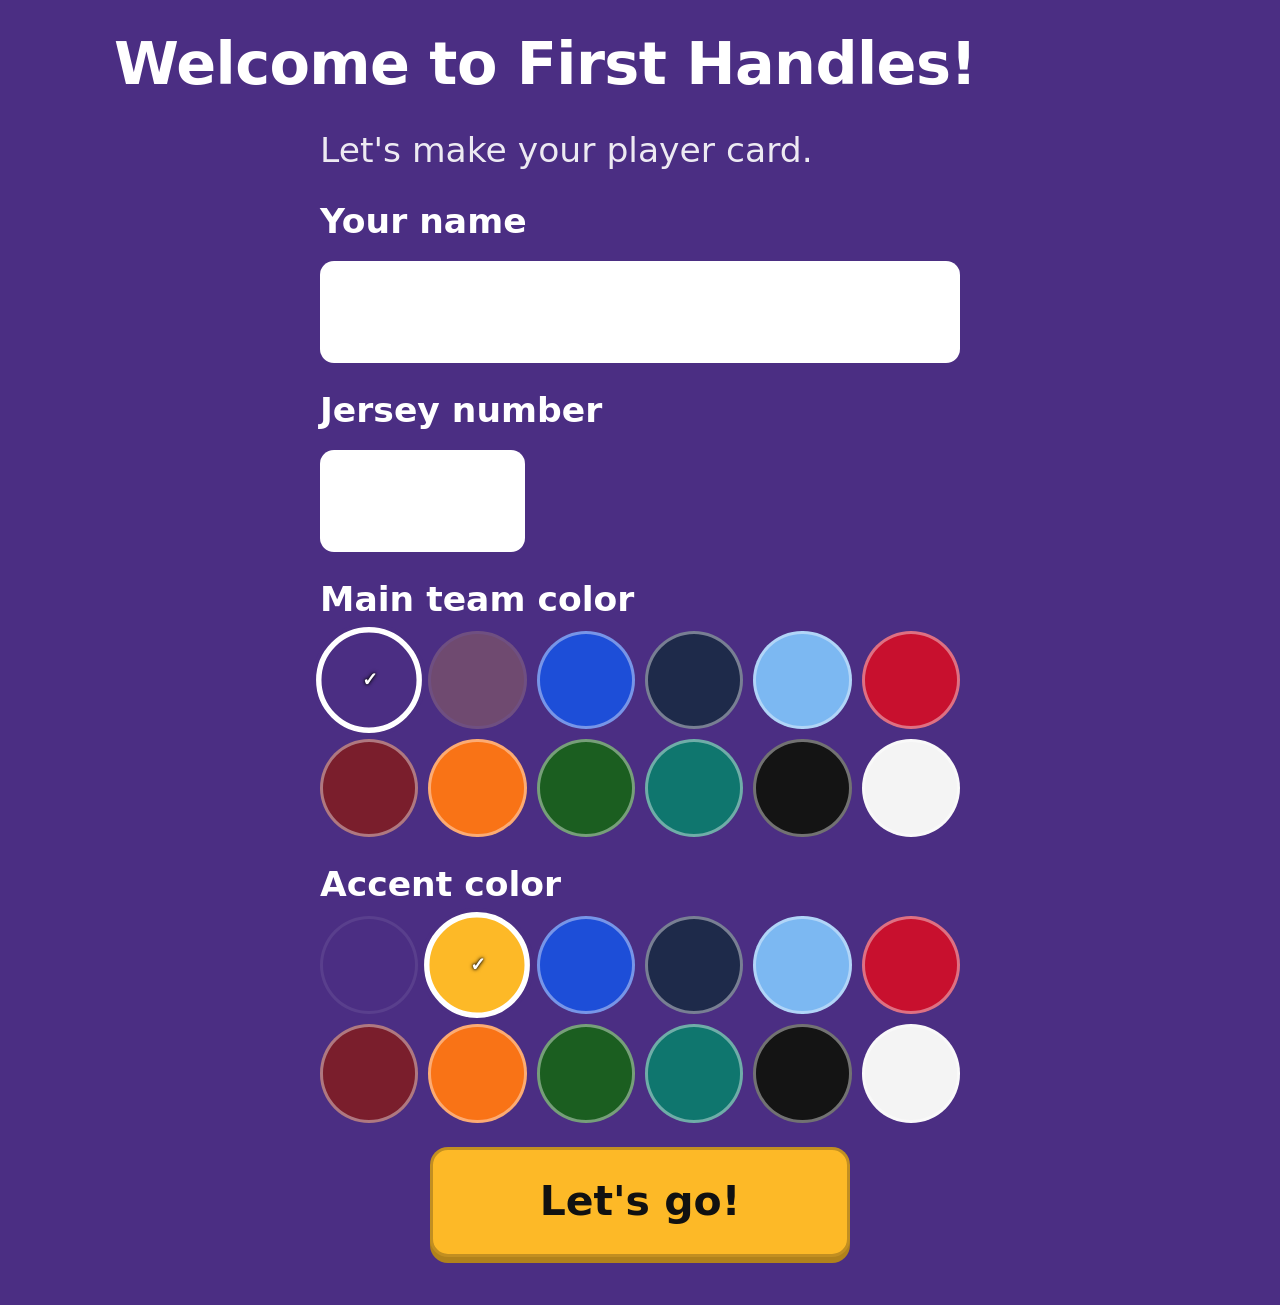
==== index.html @ 5982577e "Chunk A: app skeleton Setup, home, levels, Level 1 steps, drill flow, nice-work screen, celebration " ====
<!DOCTYPE html>
<html lang="en">
<head>
  <meta charset="utf-8">
  <meta name="viewport" content="width=device-width, initial-scale=1, viewport-fit=cover">
  <meta name="theme-color" content="#4B2E83">
  <title>First Handles</title>
  <link rel="icon" href="data:image/svg+xml,%3Csvg xmlns='http://www.w3.org/2000/svg' viewBox='0 0 100 100'%3E%3Ctext y='.9em' font-size='90'%3E%F0%9F%8F%80%3C/text%3E%3C/svg%3E">
  <link rel="stylesheet" href="css/styles.css">
</head>
<body>
  <main id="app" aria-live="polite"></main>
  <div id="overlay-root"></div>
  <noscript>First Handles needs JavaScript turned on.</noscript>
  <script type="module" src="js/app.js"></script>
</body>
</html>
---- css/styles.css ----
/* First Handles — base styles. Colors come from the player's team colors. */

:root {
  --primary: #4B2E83;
  --primary-ink: #FFFFFF;
  --secondary: #FDB927;
  --secondary-ink: #111111;
  --jersey: var(--primary);
  --jersey-trim: var(--secondary);
  --placeholder: #9AA0A6;
  --placeholder-dark: #6B7075;

  --surface: color-mix(in srgb, var(--primary-ink) 12%, transparent);
  --surface-strong: color-mix(in srgb, var(--primary-ink) 22%, transparent);
  --radius: 18px;
  --gap: clamp(12px, 2.2vw, 24px);

  --fs-body: clamp(1.05rem, 0.7rem + 1.3vw, 1.6rem);
  --fs-h1: clamp(1.6rem, 1rem + 2.6vw, 3rem);
  --fs-btn: clamp(1.2rem, 0.8rem + 1.6vw, 2rem);
  --fs-huge: clamp(1.5rem, 1rem + 2.4vw, 2.8rem);
}

* { box-sizing: border-box; }

html, body {
  margin: 0;
  min-height: 100%;
  background: var(--primary);
  color: var(--primary-ink);
  font-family: system-ui, -apple-system, "Segoe UI", Roboto, sans-serif;
  font-size: var(--fs-body);
  line-height: 1.35;
  -webkit-tap-highlight-color: transparent;
  transition: background-color 0.25s ease;
}

#app {
  max-width: 1100px;
  margin: 0 auto;
  padding: max(var(--gap), env(safe-area-inset-top)) var(--gap) calc(var(--gap) * 2);
}

h1, h2 { margin: 0; font-weight: 800; letter-spacing: -0.01em; }
h1 { font-size: var(--fs-h1); }
h1:focus, h2:focus { outline: none; }

.stack { display: flex; flex-direction: column; gap: var(--gap); }
.center { align-items: center; text-align: center; }
.lead { margin: 0; opacity: 0.9; }

/* ---------- top bar ---------- */
.topbar {
  display: flex; align-items: center; gap: var(--gap);
  margin-bottom: var(--gap);
  min-height: 56px;
}
.btn-back {
  font: inherit; font-weight: 700;
  color: inherit; background: var(--surface);
  border: 0; border-radius: 999px;
  padding: 0.5em 1em; min-height: 48px;
  cursor: pointer; flex-shrink: 0;
}

/* ---------- buttons ---------- */
.btn {
  font: inherit; font-weight: 800; font-size: var(--fs-btn);
  color: var(--secondary-ink); background: var(--secondary);
  border: 3px solid color-mix(in srgb, var(--secondary-ink) 25%, transparent);
  border-radius: var(--radius);
  padding: 0.6em 1.4em; min-height: 64px;
  cursor: pointer;
  box-shadow: 0 6px 0 color-mix(in srgb, black 30%, var(--secondary));
  transition: transform 0.08s ease, box-shadow 0.08s ease;
}
.btn:active { transform: translateY(4px); box-shadow: 0 2px 0 color-mix(in srgb, black 30%, var(--secondary)); }
.btn-big { width: min(100%, 420px); }
.btn-huge { width: min(100%, 520px); font-size: var(--fs-huge); min-height: 88px; }
.btn-quiet {
  color: var(--primary-ink); background: var(--surface-strong);
  border-color: transparent; box-shadow: none;
}
.btn-quiet:active { box-shadow: none; }
.btn-link {
  font: inherit; color: inherit; background: none; border: 0;
  text-decoration: underline; text-underline-offset: 4px;
  padding: 0.6em; min-height: 48px; cursor: pointer; opacity: 0.9;
}
button:focus-visible, input:focus-visible {
  outline: 4px solid var(--primary-ink); outline-offset: 3px;
}

/* ---------- setup ---------- */
.setup { max-width: 640px; margin: 0 auto; }
.field { display: flex; flex-direction: column; gap: 8px; border: 0; padding: 0; margin: 0; }
.field > span, .field > legend { font-weight: 700; padding: 0; margin-bottom: 8px; }
.field input {
  font: inherit; font-size: var(--fs-btn); font-weight: 700;
  padding: 0.5em 0.7em; border-radius: 14px;
  border: 3px solid transparent;
  background: #fff; color: #111;
  min-height: 64px;
}
.field input[name="number"] { width: 5em; text-align: center; }
.swatches {
  display: grid;
  grid-template-columns: repeat(6, 1fr);
  gap: 10px;
}
.swatch {
  aspect-ratio: 1; min-height: 48px; width: 100%;
  border-radius: 50%;
  background: var(--sw);
  border: 3px solid color-mix(in srgb, var(--primary-ink) 40%, transparent);
  cursor: pointer; position: relative;
}
.swatch[aria-checked="true"] {
  border: 5px solid var(--primary-ink);
  box-shadow: 0 0 0 4px var(--primary);
  transform: scale(1.08);
}
.swatch[aria-checked="true"]::after {
  content: "✓"; position: absolute; inset: 0;
  display: grid; place-items: center;
  font-weight: 900; font-size: 1.3em;
  color: #fff; text-shadow: 0 0 4px #000, 0 0 2px #000;
}
.swatch:disabled { opacity: 0.2; cursor: not-allowed; }
.form-error { margin: 0; font-weight: 700; background: #fff; color: #B00020; padding: 0.5em 0.8em; border-radius: 12px; }
.setup .btn { align-self: center; }
.danger-zone { text-align: center; margin-top: var(--gap); opacity: 0.8; }
.btn-link.armed { font-weight: 800; opacity: 1; }

/* ---------- home + player card ---------- */
.home { padding-top: calc(var(--gap) * 1.5); }
.greeting { font-size: clamp(2rem, 1.2rem + 4vw, 4rem); }
.player-card {
  width: min(80vw, 320px);
  background: var(--surface);
  border-radius: 24px;
  padding: var(--gap);
  display: flex; flex-direction: column; align-items: center; gap: 12px;
}
.player-card__avatar {
  width: 70%; aspect-ratio: 1;
  border-radius: 20px;
  background: var(--placeholder);
  display: grid; place-items: center;
  position: relative; overflow: hidden;
}
/* placeholder "jersey" */
.player-card__avatar::before {
  content: ""; position: absolute; left: 18%; right: 18%; top: 22%; bottom: 0;
  background: var(--jersey);
  border: 6px solid var(--jersey-trim);
  border-bottom: 0;
  border-radius: 30% 30% 0 0;
}
.player-card__number {
  position: relative; z-index: 1;
  font-size: clamp(2.5rem, 2rem + 3vw, 4.5rem); font-weight: 900;
  color: var(--jersey-trim); margin-top: 18%;
}
.player-card__name { font-size: var(--fs-huge); font-weight: 800; }

/* ---------- level / step tiles ---------- */
.tile-list {
  list-style: none; margin: 0; padding: 0;
  display: grid; gap: var(--gap);
  grid-template-columns: repeat(auto-fill, minmax(min(100%, 400px), 1fr));
}
.tile {
  width: 100%; min-height: 96px;
  font: inherit; color: inherit; text-align: left;
  background: var(--surface); border: 3px solid transparent;
  border-radius: var(--radius);
  padding: 0.8em 1em;
  display: grid; grid-template-columns: 1fr auto; grid-template-rows: auto auto;
  column-gap: 1em; align-items: center;
  cursor: pointer;
}
.tile__label { font-size: var(--fs-huge); font-weight: 800; white-space: nowrap; }
.tile__sub { grid-column: 1; opacity: 0.85; }
.tile__icon {
  grid-column: 2; grid-row: 1 / span 2;
  width: 2em; height: 2em; border-radius: 50%;
  display: grid; place-items: center; font-size: 1.3em;
}
.tile--open { border-color: var(--secondary); }
.tile--open .tile__icon { background: var(--secondary); color: var(--secondary-ink); }
.tile--done .tile__icon { background: var(--primary-ink); color: var(--primary); font-weight: 900; }
.tile--locked { opacity: 0.45; cursor: not-allowed; }
.shake { animation: shake 0.35s; }
@keyframes shake {
  25% { transform: translateX(-6px); } 50% { transform: translateX(6px); } 75% { transform: translateX(-3px); }
}

/* ---------- drill ---------- */
.drill {
  display: grid; gap: var(--gap);
  grid-template-columns: 1fr;
  position: relative;
}
@media (min-aspect-ratio: 5/4) and (min-width: 700px) {
  .drill { grid-template-columns: 1.1fr 1fr; align-items: center; }
}
.drill__panel { display: flex; flex-direction: column; align-items: center; gap: var(--gap); text-align: center; }
.tips { margin: 0; padding: 0; list-style: none; display: flex; flex-direction: column; gap: 8px; }
.tips li { background: var(--surface); border-radius: 12px; padding: 0.4em 0.9em; font-weight: 600; }
.timer { display: flex; flex-direction: column; align-items: center; line-height: 1; }
.timer__label { font-weight: 800; font-size: var(--fs-huge); }
.timer__value {
  font-size: clamp(5rem, 3rem + 14vw, 13rem);
  font-weight: 900; font-variant-numeric: tabular-nums;
}
.timer__unit { font-weight: 700; opacity: 0.85; }
.drill__actions { display: flex; flex-direction: column; align-items: center; width: 100%; }
.drill__actions .btn { display: none; }

/* phases */
.drill[data-phase="intro"] [data-act="start"] { display: block; }
.drill[data-phase="countdown"] [data-act="lost"],
.drill[data-phase="running"] [data-act="lost"] { display: block; }
.drill[data-phase="finished"] [data-act="done"] { display: block; }
.drill:not([data-phase="intro"]) .tips { display: none; }
.drill[data-phase="finished"] .timer__value { color: var(--secondary); }

.btn-lost {
  background: #fff; color: #B00020; border-color: #B00020;
  box-shadow: 0 6px 0 #7a0016;
}
.btn-done { animation: pulse 1.2s ease-in-out infinite; }
@keyframes pulse { 50% { transform: scale(1.04); } }

.countdown {
  position: absolute; inset: 0; pointer-events: none;
  display: grid; place-items: center;
  font-size: clamp(8rem, 5rem + 20vw, 20rem); font-weight: 900;
  color: var(--secondary);
  text-shadow: 0 6px 0 rgba(0,0,0,0.3);
}
.countdown:empty { display: none; }
.drill[data-phase="countdown"] .timer { visibility: hidden; }

/* placeholder animation box */
.anim {
  position: relative; width: 100%; aspect-ratio: 4 / 3;
  max-height: 60vh; margin: 0 auto;
  background: #D9DCDF; border-radius: var(--radius);
  overflow: hidden;
}
.anim__player { position: absolute; left: 50%; bottom: 14%; transform: translateX(-50%); width: 26%; height: 70%; }
.anim__head { width: 50%; aspect-ratio: 1; margin: 0 auto; border-radius: 50%; background: var(--placeholder-dark); }
.anim__body {
  width: 100%; height: 72%; margin-top: 4%;
  background: var(--jersey); border: 5px solid var(--jersey-trim);
  border-radius: 24% 24% 8% 8%;
}
.anim__floor { position: absolute; left: 0; right: 0; bottom: 0; height: 14%; background: var(--placeholder); }
.anim__ball {
  position: absolute; bottom: 14%; width: 11%; aspect-ratio: 1;
  border-radius: 50%; background: #E36414; border: 3px solid #8a3a08;
  animation: dribble 0.6s cubic-bezier(.5,0,.5,1) infinite alternate;
}
.anim--left .anim__ball { left: 20%; }   /* mirrored front view */
.anim--right .anim__ball { right: 20%; }
@keyframes dribble { from { transform: translateY(0); } to { transform: translateY(-250%); } }
.anim__tag {
  position: absolute; top: 10px; left: 10px;
  background: rgba(0,0,0,0.55); color: #fff;
  font-size: 0.75em; font-weight: 700; padding: 4px 10px; border-radius: 999px;
}

/* ---------- nice work ---------- */
.nicework { padding-top: calc(var(--gap) * 2); }
.badge {
  width: 120px; height: 120px; border-radius: 50%;
  background: var(--secondary); color: var(--secondary-ink);
  display: grid; place-items: center; font-size: 4rem; font-weight: 900;
}
.nicework .actions { width: 100%; align-items: center; margin-top: var(--gap); }

/* ---------- celebration (placeholder) ---------- */
.celebrate {
  position: fixed; inset: 0; z-index: 50;
  background: rgba(0,0,0,0.55);
  display: grid; place-items: center; padding: var(--gap);
  animation: fadein 0.2s ease;
}
.celebrate__card {
  background: #fff; color: #111; border-radius: 28px;
  padding: calc(var(--gap) * 1.5);
  display: flex; flex-direction: column; align-items: center; gap: var(--gap);
  text-align: center; width: min(92vw, 480px);
  animation: popin 0.35s cubic-bezier(.2,1.4,.4,1);
}
.celebrate__art { font-size: 6rem; line-height: 1; }
.celebrate--level .celebrate__art { font-size: 9rem; }
.celebrate__title { font-size: var(--fs-h1); }
@keyframes fadein { from { opacity: 0; } }
@keyframes popin { from { transform: scale(0.6); opacity: 0; } }

/* ---------- toast ---------- */
.toast {
  position: fixed; left: 50%; bottom: max(24px, env(safe-area-inset-bottom));
  transform: translateX(-50%); z-index: 60;
  background: #111; color: #fff; font-weight: 800;
  padding: 0.7em 1.4em; border-radius: 999px;
  animation: fadein 0.2s ease;
}

/* ---------- small phones ---------- */
@media (max-width: 420px) {
  .swatches { grid-template-columns: repeat(4, 1fr); }
}

@media (prefers-reduced-motion: reduce) {
  *, *::before, *::after { animation-duration: 0.01ms !important; animation-iteration-count: 1 !important; transition: none !important; }
}
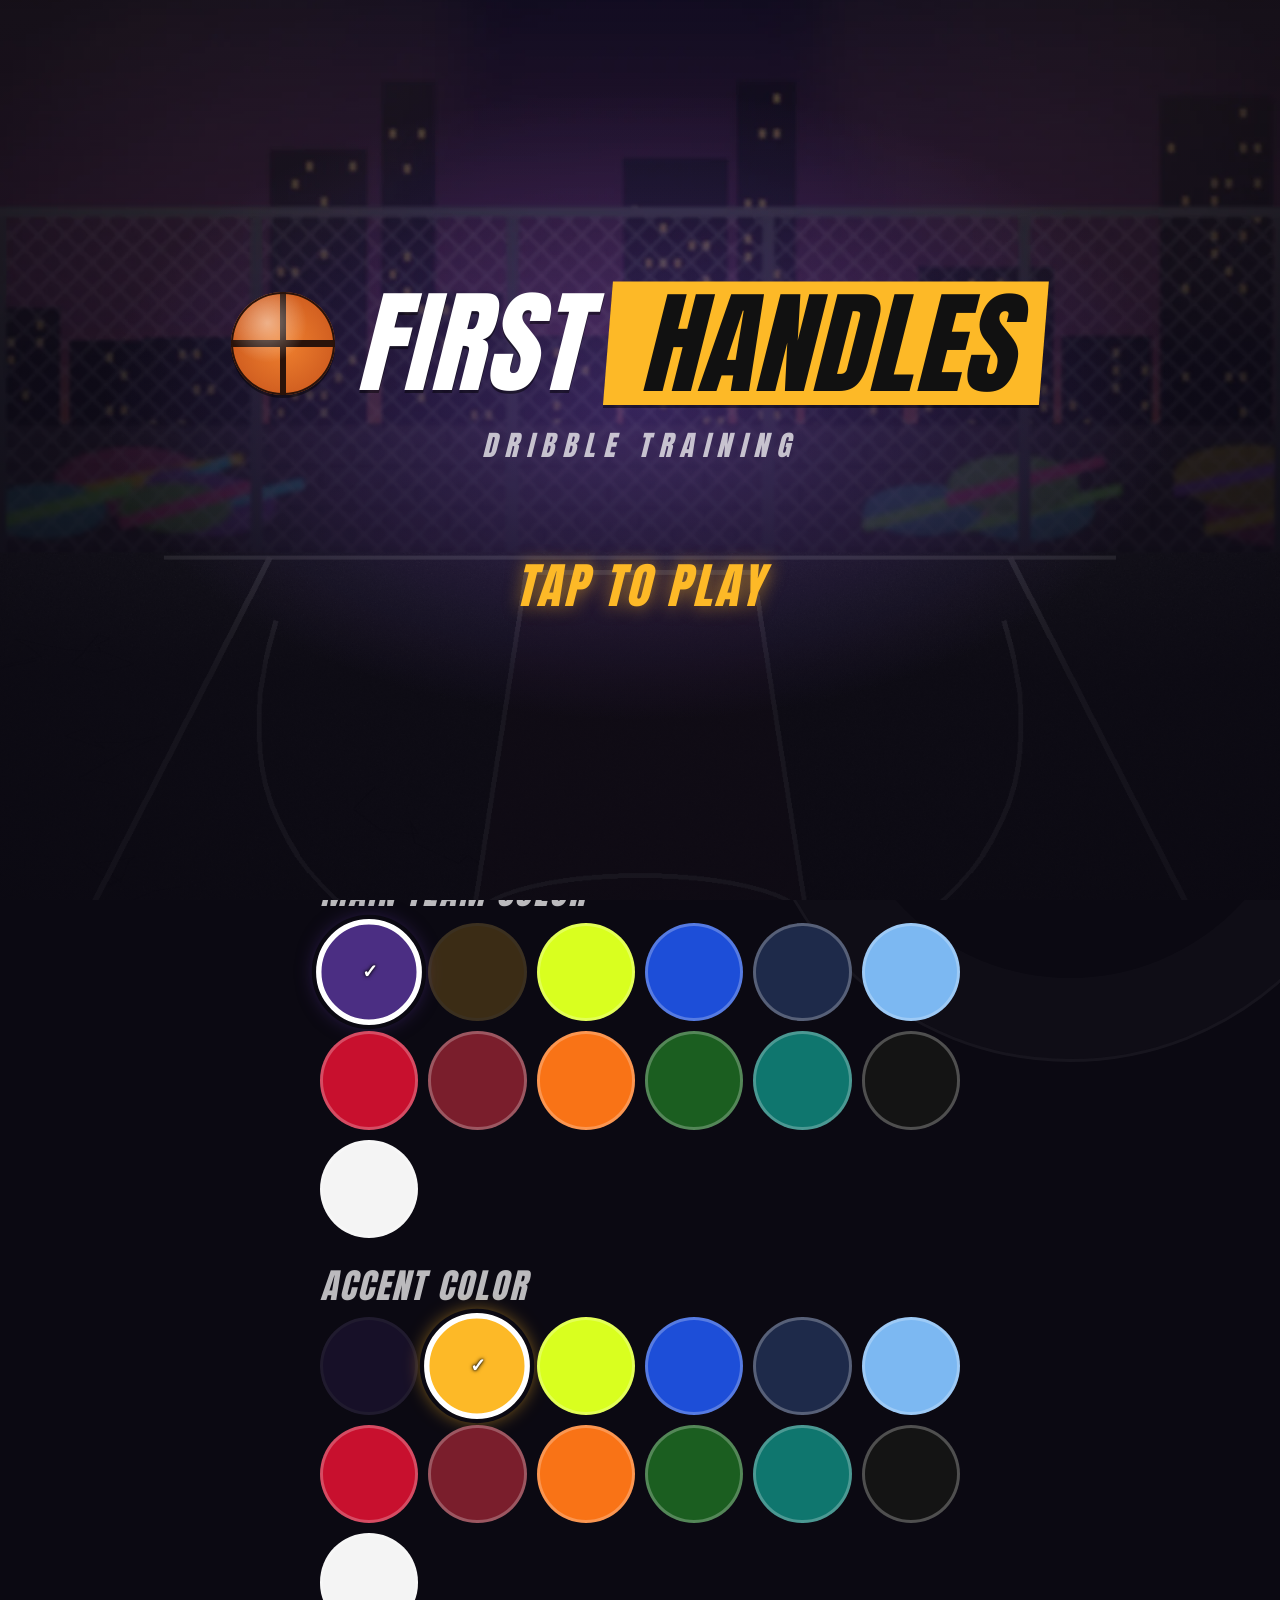
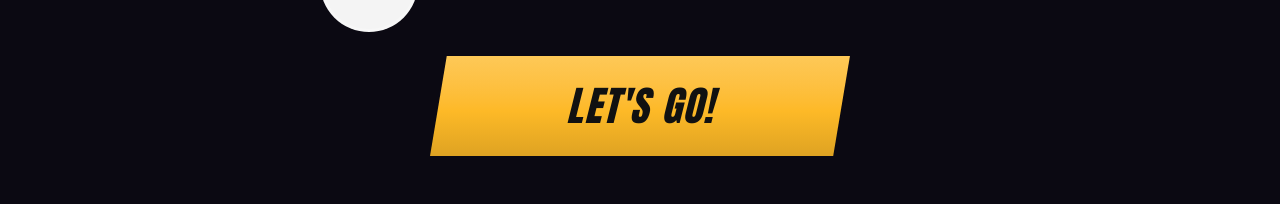
==== commit 83293446: "Streetball game look, title screen, drill music - New "street" skin (css/street.css): dark court atm" ====
--- a/index.html
+++ b/index.html
@@ -3,10 +3,12 @@
 <head>
   <meta charset="utf-8">
   <meta name="viewport" content="width=device-width, initial-scale=1, viewport-fit=cover">
-  <meta name="theme-color" content="#4B2E83">
+  <meta name="theme-color" content="#0b0912">
   <title>First Handles</title>
   <link rel="icon" href="data:image/svg+xml,%3Csvg xmlns='http://www.w3.org/2000/svg' viewBox='0 0 100 100'%3E%3Ctext y='.9em' font-size='90'%3E%F0%9F%8F%80%3C/text%3E%3C/svg%3E">
   <link rel="stylesheet" href="css/styles.css">
+  <link rel="stylesheet" href="css/street.css">
+  <link rel="preload" href="assets/fonts/anton.woff" as="font" type="font/woff" crossorigin>
 </head>
 <body>
   <main id="app" aria-live="polite"></main>
--- a/css/styles.css
+++ b/css/styles.css
@@ -54,6 +54,7 @@
   display: flex; align-items: center; gap: var(--gap);
   margin-bottom: var(--gap);
   min-height: 56px;
+  padding-right: 52px;          /* room for the music button */
 }
 .btn-back {
   font: inherit; font-weight: 700;
@@ -129,12 +130,46 @@
 .swatch:disabled { opacity: 0.2; cursor: not-allowed; }
 .form-error { margin: 0; font-weight: 700; background: #fff; color: #B00020; padding: 0.5em 0.8em; border-radius: 12px; }
 .setup .btn { align-self: center; }
-.danger-zone { text-align: center; margin-top: var(--gap); opacity: 0.8; }
+.danger-zone { display: flex; flex-direction: column; align-items: center; gap: 10px; text-align: center; margin-top: var(--gap); opacity: 0.8; }
 .btn-link.armed { font-weight: 800; opacity: 1; }
+.btn-link[aria-pressed="true"] { font-weight: 800; opacity: 1; }
+/* Developer mode Skip button: small, out of the way, clearly a test tool. */
+.dev-skip {
+  position: absolute; top: 8px; right: 8px; z-index: 5;
+  font: inherit; font-size: 0.8rem; font-weight: 800; cursor: pointer;
+  padding: 8px 14px; border-radius: 999px;
+  background: #111; color: #fff; border: 2px dashed #ff5ad1; opacity: 0.85;
+}
+.drill__stage { position: relative; }
+.drill[data-phase="finished"] .dev-skip { display: none; }
+/* Keep Skip clear of the "YOUR RIGHT HAND" label (it sits top-right on those steps). */
+.drill__stage:has(.anim[data-side="right"]) .dev-skip { right: auto; left: 8px; }
 
 /* ---------- home + player card ---------- */
 .home { padding-top: calc(var(--gap) * 1.5); }
-.greeting { font-size: clamp(2rem, 1.2rem + 4vw, 4rem); }
+/* Landscape tablets / laptops / TVs: card on the left, greeting + buttons on the right,
+   so everything fits without scrolling. */
+@media (min-aspect-ratio: 5/4) and (min-width: 900px) {
+  .home {
+    display: grid; align-content: center; justify-content: center;
+    grid-template-columns: auto minmax(0, 560px);
+    grid-template-areas: "card greet" "card edit" "card go";
+    column-gap: calc(var(--gap) * 2.5); row-gap: var(--gap);
+    min-height: calc(100dvh - var(--gap) * 3);
+    padding-top: 0;
+  }
+  .home > .greeting { grid-area: greet; align-self: end; padding-inline: 0; font-size: clamp(2.4rem, 1rem + 3vw, 4.2rem); }
+  .home > .player-card { grid-area: card; }
+  .home > .btn-link { grid-area: edit; justify-self: center; }
+  .home > .btn-huge {
+    grid-area: go; align-self: start; justify-self: center;
+    width: 100%; max-width: 560px; min-height: 0;
+    padding: 0.5em 0.9em; white-space: nowrap;
+    font-size: clamp(1.5rem, 0.8rem + 1.5vw, 2.6rem);   /* text always fits with room to spare */
+  }
+  .home .player-card__avatar { height: min(62vh, 520px); }
+}
+.greeting { padding-inline: 52px; font-size: clamp(2rem, 1.2rem + 4vw, 4rem); }
 .player-card {
   width: min(80vw, 320px);
   background: var(--surface);
@@ -143,26 +178,25 @@
   display: flex; flex-direction: column; align-items: center; gap: 12px;
 }
 .player-card__avatar {
-  width: 70%; aspect-ratio: 1;
-  border-radius: 20px;
-  background: var(--placeholder);
-  display: grid; place-items: center;
-  position: relative; overflow: hidden;
-}
-/* placeholder "jersey" */
-.player-card__avatar::before {
-  content: ""; position: absolute; left: 18%; right: 18%; top: 22%; bottom: 0;
-  background: var(--jersey);
-  border: 6px solid var(--jersey-trim);
-  border-bottom: 0;
-  border-radius: 30% 30% 0 0;
-}
+  /* his illustrated portrait (2:3), recolored to the team colors */
+  position: relative;
+  height: min(44vh, 380px); aspect-ratio: 2 / 3;
+  container-type: inline-size;
+}
+.player-card__portrait {
+  display: block; width: 100%; height: 100%; object-fit: contain;
+  user-select: none; -webkit-user-drag: none;
+}
+/* his number, printed live on the jersey (block digits, clipped to the fabric) */
 .player-card__number {
-  position: relative; z-index: 1;
-  font-size: clamp(2.5rem, 2rem + 3vw, 4.5rem); font-weight: 900;
-  color: var(--jersey-trim); margin-top: 18%;
+  position: absolute; inset: 0; width: 100%; height: 100%;
+  pointer-events: none; overflow: visible;
 }
 .player-card__name { font-size: var(--fs-huge); font-weight: 800; }
+.player-card__name:empty { display: none; }
+/* live preview on the setup / edit screen */
+.setup-preview .player-card { margin: 0 auto; padding: 12px; }
+.setup-preview .player-card__avatar { height: min(32vh, 280px); }
 
 /* ---------- level / step tiles ---------- */
 .tile-list {
@@ -204,6 +238,32 @@
 }
 @media (min-aspect-ratio: 5/4) and (min-width: 700px) {
   .drill { grid-template-columns: 1.1fr 1fr; align-items: center; }
+  /* Landscape tablet/laptop/TV: size the timer by screen height so Start stays on screen. */
+  .drill .timer__value { font-size: clamp(3.5rem, 15vh, 13rem); }
+  .drill .drill__panel { gap: 12px; }
+  .drill .tips { gap: 6px; font-size: 0.75em; line-height: 1.25; }
+  .drill .tips li { padding: 0.35em 0.8em; }
+  .drill .anim { max-height: 70vh; }
+  .drill .btn-huge { padding: 0.35em 1.5em; line-height: 1.1; min-height: 76px; }
+}
+/* Short landscape screens (laptops with browser bars): squeeze a little more. */
+@media (min-aspect-ratio: 5/4) and (min-width: 700px) and (max-height: 720px) {
+  .drill .tips { font-size: 0.68em; }
+  .drill .timer__label { font-size: 1.6rem; }
+  .drill .timer__value { font-size: clamp(3.5rem, 12vh, 13rem); }
+  .drill .btn-huge { min-height: 64px; }
+  .drill .anim { max-height: 62vh; }
+}
+/* Big screens: once the tips hide (countdown/running/finished), the timer grows back. */
+@media (min-width: 700px) {
+  .drill:not([data-phase="intro"]) .timer__value { font-size: clamp(5rem, 28vh, 13rem); }
+}
+/* Tablets held upright: keep the animation from pushing Start off screen. */
+@media (min-width: 700px) and (orientation: portrait) {
+  .drill .anim { max-height: 34vh; width: auto; margin: 0 auto; }
+  .drill .timer__value { font-size: clamp(4rem, 12vh, 13rem); }
+  .drill .btn-huge { padding: 0.35em 1.5em; line-height: 1.1; min-height: 96px; }
+  .drill:not([data-phase="intro"]) .timer__value { font-size: clamp(5rem, 20vh, 13rem); }
 }
 .drill__panel { display: flex; flex-direction: column; align-items: center; gap: var(--gap); text-align: center; }
 .tips { margin: 0; padding: 0; list-style: none; display: flex; flex-direction: column; gap: 8px; }
@@ -215,14 +275,17 @@
   font-weight: 900; font-variant-numeric: tabular-nums;
 }
 .timer__unit { font-weight: 700; opacity: 0.85; }
-.drill__actions { display: flex; flex-direction: column; align-items: center; width: 100%; }
+.drill__actions { display: flex; flex-direction: column; align-items: center; width: 100%; gap: 14px; }
 .drill__actions .btn { display: none; }
 
 /* phases */
 .drill[data-phase="intro"] [data-act="start"] { display: block; }
 .drill[data-phase="countdown"] [data-act="lost"],
-.drill[data-phase="running"] [data-act="lost"] { display: block; }
+.drill[data-phase="running"] [data-act="lost"],
+.drill[data-phase="finished"] [data-act="lost"] { display: block; }
 .drill[data-phase="finished"] [data-act="done"] { display: block; }
+.drill[data-phase="paused"] [data-act="ready"] { display: block; }
+.drill[data-phase="finished"] [data-act="lost"] { min-height: 64px; font-size: var(--fs-btn); }
 .drill:not([data-phase="intro"]) .tips { display: none; }
 .drill[data-phase="finished"] .timer__value { color: var(--secondary); }
 
@@ -243,34 +306,14 @@
 .countdown:empty { display: none; }
 .drill[data-phase="countdown"] .timer { visibility: hidden; }
 
-/* placeholder animation box */
+/* drill animation box (avatar engine draws inside an SVG) */
 .anim {
   position: relative; width: 100%; aspect-ratio: 4 / 3;
   max-height: 60vh; margin: 0 auto;
   background: #D9DCDF; border-radius: var(--radius);
   overflow: hidden;
 }
-.anim__player { position: absolute; left: 50%; bottom: 14%; transform: translateX(-50%); width: 26%; height: 70%; }
-.anim__head { width: 50%; aspect-ratio: 1; margin: 0 auto; border-radius: 50%; background: var(--placeholder-dark); }
-.anim__body {
-  width: 100%; height: 72%; margin-top: 4%;
-  background: var(--jersey); border: 5px solid var(--jersey-trim);
-  border-radius: 24% 24% 8% 8%;
-}
-.anim__floor { position: absolute; left: 0; right: 0; bottom: 0; height: 14%; background: var(--placeholder); }
-.anim__ball {
-  position: absolute; bottom: 14%; width: 11%; aspect-ratio: 1;
-  border-radius: 50%; background: #E36414; border: 3px solid #8a3a08;
-  animation: dribble 0.6s cubic-bezier(.5,0,.5,1) infinite alternate;
-}
-.anim--left .anim__ball { left: 20%; }   /* mirrored front view */
-.anim--right .anim__ball { right: 20%; }
-@keyframes dribble { from { transform: translateY(0); } to { transform: translateY(-250%); } }
-.anim__tag {
-  position: absolute; top: 10px; left: 10px;
-  background: rgba(0,0,0,0.55); color: #fff;
-  font-size: 0.75em; font-weight: 700; padding: 4px 10px; border-radius: 999px;
-}
+.anim__svg { display: block; width: 100%; height: 100%; }
 
 /* ---------- nice work ---------- */
 .nicework { padding-top: calc(var(--gap) * 2); }
@@ -280,6 +323,60 @@
   display: grid; place-items: center; font-size: 4rem; font-weight: 900;
 }
 .nicework .actions { width: 100%; align-items: center; margin-top: var(--gap); }
+.nicework .badge { width: 84px; height: 84px; font-size: 2.8rem; }
+.nicework h1 { margin: 0; }
+.nicework__body { width: 100%; display: flex; flex-direction: column; align-items: center; gap: var(--gap); }
+.actions__row { display: flex; gap: 12px; width: min(100%, 520px); }
+.actions__row .btn { flex: 1; }
+/* Wide screens: review on the left, buttons on the right, so it all fits. */
+@media (min-aspect-ratio: 5/4) and (min-width: 700px) {
+  .nicework { padding-top: 0; gap: 10px; }
+  .nicework__body { display: grid; grid-template-columns: 1fr 1fr; align-items: center; gap: calc(var(--gap) * 1.5); max-width: 1100px; }
+  .nicework .actions { margin-top: 0; }
+  .nicework .review { width: 100%; max-width: 560px; justify-self: end; font-size: 0.8em; }
+  .nicework .review__title { font-size: 1.4em; }
+  .nicework .badge { width: 56px; height: 56px; font-size: 2rem; }
+  .nicework h1 { font-size: var(--fs-huge); }
+  .nicework .actions { justify-self: start; width: 100%; max-width: 520px; }
+}
+.review { width: min(100%, 560px); display: flex; flex-direction: column; gap: 8px; }
+.review__title { margin: 0; font-size: var(--fs-huge); }
+.review__hint, .review__best { margin: 0; opacity: 0.9; }
+.review__options { display: flex; flex-direction: column; gap: 8px; }
+.star-opt {
+  font: inherit; color: inherit; text-align: left; cursor: pointer;
+  display: flex; align-items: center; gap: 14px; min-height: 56px;
+  padding: 0.5em 0.9em; border-radius: 14px;
+  background: var(--surface); border: 3px solid transparent;
+  transition: transform 120ms ease-out, border-color 150ms ease;
+}
+.star-opt:active { transform: scale(0.97); }
+.star-opt[aria-checked="true"] { border-color: var(--secondary); }
+.star-opt__stars { font-size: 1.5em; letter-spacing: 2px; color: var(--secondary); white-space: nowrap; }
+.star-opt__text { font-weight: 700; }
+@media (prefers-reduced-motion: reduce) { .star-opt { transition: none; } }
+@media (max-width: 700px) and (orientation: portrait) {
+  .nicework { padding-top: 0; gap: 10px; }
+  .nicework .badge { width: 52px; height: 52px; font-size: 1.8rem; }
+  .nicework h1 { font-size: 1.6rem; }
+  .nicework__body { gap: 12px; }
+  .nicework .actions { margin-top: 0; gap: 10px; }
+  .nicework .btn-big { min-height: 52px; }
+  .review { font-size: 0.9em; }
+  .star-opt { min-height: 50px; }
+}
+
+/* Short wide screens (laptops with browser bars): drop the badge so the review fits. */
+@media (min-aspect-ratio: 5/4) and (min-width: 700px) and (max-height: 800px) {
+  .nicework .badge { display: none; }
+  .nicework .review { gap: 6px; }
+  .nicework .star-opt { min-height: 48px; padding: 0.35em 0.9em; }
+}
+
+/* Small phones: drop the "Step complete" line so Retry/Back stay on screen. */
+@media (max-width: 700px) and (orientation: portrait) and (max-height: 640px) {
+  .nicework .lead { display: none; }
+}
 
 /* ---------- celebration (placeholder) ---------- */
 .celebrate {
@@ -318,3 +415,39 @@
 @media (prefers-reduced-motion: reduce) {
   *, *::before, *::after { animation-duration: 0.01ms !important; animation-iteration-count: 1 !important; transition: none !important; }
 }
+
+/* ---------- phones held upright: drill fits on one screen ---------- */
+@media (max-width: 700px) and (orientation: portrait) {
+  .drill { gap: 10px; }
+  .drill__panel { gap: 10px; }
+  .anim { width: min(100%, calc(34svh * 4 / 3)); }
+  .tips { gap: 4px; font-size: 0.85em; }
+  .tips li { padding: 0.25em 0.7em; }
+  .timer__value { font-size: clamp(4rem, 2rem + 14vw, 7rem); }
+  .drill .btn-huge { min-height: 72px; }
+  .topbar { margin-bottom: 10px; }
+}
+@media (max-width: 700px) and (orientation: portrait) and (max-height: 640px) {
+  .anim { width: min(100%, calc(30svh * 4 / 3)); }
+  .timer__value { font-size: 4.2rem; }
+  #app { padding-bottom: 12px; }
+}
+
+/* ---------- music on/off (every screen, top-right) ---------- */
+.music-toggle {
+  position: fixed; z-index: 50;
+  top: max(10px, env(safe-area-inset-top)); right: max(10px, env(safe-area-inset-right));
+  width: 44px; height: 44px; border-radius: 50%;
+  display: grid; place-items: center; padding: 0;
+  border: 0; color: #fff; background: rgba(10, 8, 20, 0.38);
+  -webkit-backdrop-filter: blur(6px); backdrop-filter: blur(6px);
+  cursor: pointer;
+}
+.music-toggle svg { width: 22px; height: 22px; }
+.music-toggle:focus-visible { outline: 3px solid var(--secondary); outline-offset: 2px; }
+@media (hover: hover) and (pointer: fine) { .music-toggle:hover { background: rgba(10, 8, 20, 0.55); } }
+/* Small phones: keep screen titles on one line beside Back and the music button. */
+@media (max-width: 400px) {
+  .topbar { padding-right: 48px; gap: 10px; }
+  .topbar h1, .topbar h2 { font-size: 1.25rem; }
+}
--- a/css/street.css
+++ b/css/street.css
@@ -0,0 +1,435 @@
+/* First Handles — "streetball" game look (NBA Street direction), layered on top of
+   styles.css. Layout and sizing rules stay in styles.css; this file is the skin:
+   dark court atmosphere, team-color glow, Anton display type, slanted shapes.
+   Placeholder art direction: quick to restyle later. */
+
+@font-face {
+  font-family: "Anton";
+  src: url("../assets/fonts/anton.woff") format("woff");
+  font-display: swap;
+}
+
+:root {
+  --bg: #0b0912;
+  --bg-2: #15111f;
+  --ink: #ffffff;
+  --muted: rgba(255, 255, 255, 0.72);
+  --glass: rgba(255, 255, 255, 0.07);
+  --glass-2: rgba(255, 255, 255, 0.12);
+  --line: rgba(255, 255, 255, 0.14);
+  --display: "Anton", Impact, "Haettenschweiler", "Arial Narrow Bold", "Avenir Next Condensed", sans-serif;
+  --slant: polygon(4% 0, 100% 0, 96% 100%, 0 100%);
+  --slant-sm: polygon(10px 0, 100% 0, calc(100% - 10px) 100%, 0 100%);
+  --surface: var(--glass);
+  --surface-strong: var(--glass-2);
+}
+
+/* ---------- atmosphere ---------- */
+html, body {
+  background-color: var(--bg);
+  color: var(--ink);
+}
+body {
+  background:
+    radial-gradient(1100px 620px at 12% -12%, color-mix(in srgb, var(--primary) 78%, transparent), transparent 62%),
+    radial-gradient(900px 560px at 108% 112%, color-mix(in srgb, var(--secondary) 26%, transparent), transparent 60%),
+    repeating-linear-gradient(115deg, rgba(255,255,255,0.028) 0 2px, transparent 2px 26px),
+    linear-gradient(180deg, var(--bg-2), var(--bg));
+  background-attachment: fixed;
+  min-height: 100dvh;
+}
+/* faint court lines in the corner of every screen */
+body::before {
+  content: ""; position: fixed; inset: auto -12vmin -18vmin auto; z-index: -1;
+  width: 70vmin; height: 70vmin; border-radius: 50%;
+  border: 3px solid rgba(255, 255, 255, 0.05);
+  box-shadow: 0 0 0 9vmin rgba(255, 255, 255, 0.02) inset;
+  pointer-events: none;
+}
+
+/* ---------- type ---------- */
+h1, h2, .display {
+  font-family: var(--display);
+  font-weight: 400;              /* Anton has one weight */
+  font-style: italic;
+  text-transform: uppercase;
+  letter-spacing: 0.01em;
+  line-height: 1.02;
+}
+.topbar h1 {
+  position: relative;
+  padding-left: 18px;
+  text-shadow: 0 3px 0 rgba(0, 0, 0, 0.35);
+}
+.topbar h1::before {           /* accent slash */
+  content: ""; position: absolute; left: 0; top: 0.08em; bottom: 0.08em; width: 7px;
+  background: var(--secondary); transform: skewX(-14deg);
+  box-shadow: 0 0 14px color-mix(in srgb, var(--secondary) 60%, transparent);
+}
+
+/* ---------- buttons ---------- */
+.btn {
+  position: relative; overflow: hidden;
+  font-family: var(--display); font-weight: 400; font-style: italic;
+  text-transform: uppercase; letter-spacing: 0.03em;
+  color: var(--secondary-ink);
+  background: linear-gradient(180deg, color-mix(in srgb, white 22%, var(--secondary)), var(--secondary) 55%, color-mix(in srgb, black 12%, var(--secondary)));
+  border: 0; border-radius: 0;
+  clip-path: var(--slant);
+  box-shadow: none;
+  filter: drop-shadow(0 5px 0 color-mix(in srgb, black 55%, var(--secondary))) drop-shadow(0 10px 18px rgba(0, 0, 0, 0.45));
+  padding: 0.55em 1.6em;
+  transition: transform 90ms ease-out, filter 90ms ease-out;
+}
+.btn:active {
+  transform: translateY(4px) scale(0.985);
+  filter: drop-shadow(0 1px 0 color-mix(in srgb, black 55%, var(--secondary))) drop-shadow(0 4px 10px rgba(0, 0, 0, 0.4));
+  box-shadow: none;
+}
+@media (hover: hover) and (pointer: fine) {
+  .btn:hover { transform: translateY(-2px); }
+  .btn:active { transform: translateY(4px) scale(0.985); }
+}
+/* the main call-to-action buttons get a light sweep */
+.btn-huge::after {
+  content: ""; position: absolute; inset: -20% auto -20% -40%; width: 30%;
+  background: linear-gradient(100deg, transparent, rgba(255, 255, 255, 0.55), transparent);
+  transform: skewX(-18deg);
+  animation: sweep 3.2s ease-in-out infinite;
+  pointer-events: none;
+}
+@keyframes sweep { 0%, 55% { left: -40%; } 85%, 100% { left: 130%; } }
+
+.btn-quiet {
+  color: var(--ink);
+  background: linear-gradient(180deg, rgba(255,255,255,0.16), rgba(255,255,255,0.08));
+  filter: drop-shadow(0 4px 0 rgba(0, 0, 0, 0.45));
+}
+.btn-lost {
+  color: #fff;
+  background: linear-gradient(180deg, #ff5a6e, #e0233f 60%, #b5112b);
+  filter: drop-shadow(0 5px 0 #6d0715) drop-shadow(0 10px 18px rgba(0, 0, 0, 0.45));
+  box-shadow: none;
+}
+.btn-back {
+  font-family: var(--display); font-weight: 400; font-style: italic; text-transform: uppercase;
+  letter-spacing: 0.03em;
+  background: var(--glass-2); border-radius: 0; clip-path: var(--slant-sm);
+  padding: 0.45em 1.1em;
+}
+.btn-link { color: var(--muted); }
+button:focus-visible, input:focus-visible, [tabindex]:focus-visible {
+  outline: 3px solid var(--secondary); outline-offset: 3px;
+}
+
+/* ---------- logo ---------- */
+.logo {
+  display: inline-flex; align-items: center; gap: 0.18em;
+  font-family: var(--display); font-style: italic; text-transform: uppercase;
+  font-size: clamp(1.3rem, 0.9rem + 1.6vw, 2.2rem); line-height: 1;
+  letter-spacing: 0.01em;
+  filter: drop-shadow(0 3px 0 rgba(0, 0, 0, 0.45));
+}
+.logo__a { color: var(--ink); }
+.logo__b {
+  color: var(--secondary-ink); background: var(--secondary);
+  padding: 0.06em 0.32em 0.04em; clip-path: var(--slant-sm);
+}
+.logo__ball {
+  width: 0.92em; height: 0.92em; border-radius: 50%; flex: none;
+  background:
+    radial-gradient(circle at 35% 30%, rgba(255,255,255,0.45), transparent 40%),
+    linear-gradient(90deg, transparent 47%, #2a130a 47% 53%, transparent 53%),
+    linear-gradient(0deg, transparent 47%, #2a130a 47% 53%, transparent 53%),
+    radial-gradient(circle, #f0812f, #c4501a);
+  box-shadow: inset 0 0 0 2px #2a130a;
+}
+.logo--xl { font-size: clamp(2.6rem, 1.4rem + 6vw, 6.5rem); }
+
+/* ---------- title screen ---------- */
+.title-screen {
+  position: fixed; inset: 0; z-index: 100;
+  display: grid; place-items: center; cursor: pointer;
+  background:
+    linear-gradient(180deg, rgba(11, 9, 18, 0.25), rgba(11, 9, 18, 0.85)),
+    url("../assets/scene/court.webp") center / cover no-repeat,
+    var(--bg);
+  animation: fadein 0.3s ease;
+}
+.title-screen__court {
+  position: absolute; inset: 0;
+  background: radial-gradient(60% 50% at 50% 45%, color-mix(in srgb, var(--primary) 55%, transparent), transparent 70%);
+  mix-blend-mode: screen;
+}
+.title-screen__inner { position: relative; display: grid; justify-items: center; gap: 0.6em; text-align: center; padding: 1rem; }
+.title-screen__tag {
+  margin: 0; font-family: var(--display); font-style: italic; text-transform: uppercase;
+  letter-spacing: 0.3em; color: var(--muted); font-size: clamp(0.9rem, 0.7rem + 0.8vw, 1.4rem);
+}
+.title-screen__tap {
+  margin: 1.4em 0 0; font-family: var(--display); font-style: italic; text-transform: uppercase;
+  font-size: clamp(1.4rem, 1rem + 1.8vw, 2.6rem); letter-spacing: 0.06em;
+  color: var(--secondary);
+  text-shadow: 0 0 18px color-mix(in srgb, var(--secondary) 60%, transparent);
+  animation: blink 1.4s ease-in-out infinite;
+}
+@keyframes blink { 50% { opacity: 0.35; } }
+.title-screen.is-leaving { animation: titleOut 0.38s ease-in forwards; }
+@keyframes titleOut { to { opacity: 0; transform: scale(1.06); } }
+
+/* ---------- screen transition ---------- */
+#app.screen-in > * { animation: screenIn 0.32s cubic-bezier(0.2, 0.8, 0.2, 1) both; }
+@keyframes screenIn { from { opacity: 0; transform: translateX(18px); } }
+
+/* ---------- home ---------- */
+.home { display: flex; flex-direction: column; align-items: center; gap: var(--gap); text-align: center; }
+.home__brand { align-self: center; }
+.greeting { font-size: clamp(2rem, 1.2rem + 4vw, 4rem); padding-inline: 52px; }
+.greeting small {
+  display: block; font-size: 0.42em; letter-spacing: 0.18em; color: var(--muted);
+}
+@media (min-aspect-ratio: 5/4) and (min-width: 900px) {
+  .home {
+    display: grid;
+    grid-template-areas: "card brand" "card greet" "card edit" "card go";
+    grid-template-rows: auto auto auto auto;
+  }
+  .home > .home__brand { grid-area: brand; align-self: end; justify-self: center; }
+  .home > .greeting { text-align: center; }
+}
+
+/* ---------- player card: trading card ---------- */
+.player-card {
+  position: relative; isolation: isolate;
+  background:
+    linear-gradient(160deg, color-mix(in srgb, var(--primary) 85%, black) 0%, #120e1c 62%),
+    var(--bg-2);
+  border-radius: 0;
+  clip-path: polygon(0 0, calc(100% - 26px) 0, 100% 26px, 100% 100%, 26px 100%, 0 calc(100% - 26px));
+  padding: 14px 14px 12px;
+  gap: 8px;
+  filter: drop-shadow(0 14px 26px rgba(0, 0, 0, 0.55));
+  box-shadow: none;
+}
+.player-card::before {           /* team-color frame */
+  content: ""; position: absolute; inset: 0; z-index: -1;
+  background: linear-gradient(160deg, var(--secondary), transparent 35%, transparent 65%, var(--secondary));
+  opacity: 0.55;
+  clip-path: inherit;
+  -webkit-mask: linear-gradient(#000 0 0) content-box, linear-gradient(#000 0 0);
+  -webkit-mask-composite: xor; mask-composite: exclude;
+  padding: 3px;
+}
+.player-card::after {            /* halftone + glow behind him */
+  content: ""; position: absolute; inset: 10% 8% 30%; z-index: -1;
+  background:
+    radial-gradient(circle at 50% 40%, color-mix(in srgb, var(--secondary) 35%, transparent), transparent 60%),
+    radial-gradient(rgba(255,255,255,0.13) 1.2px, transparent 1.6px) 0 0 / 9px 9px;
+  border-radius: 50%;
+}
+.player-card__shine {            /* holo sheen that drifts across */
+  position: absolute; inset: 0; z-index: 3; pointer-events: none;
+  background: linear-gradient(115deg, transparent 30%, rgba(255,255,255,0.16) 45%, rgba(255,255,255,0.02) 55%, transparent 70%);
+  background-size: 250% 100%;
+  animation: holo 6s ease-in-out infinite;
+  mix-blend-mode: screen;
+}
+@keyframes holo { 0%, 100% { background-position: 120% 0; } 50% { background-position: -20% 0; } }
+.player-card__plate {
+  display: flex; align-items: stretch; width: 100%;
+  font-family: var(--display); font-style: italic; text-transform: uppercase; line-height: 1;
+}
+.player-card__num {
+  background: var(--secondary); color: var(--secondary-ink);
+  padding: 0.18em 0.45em; font-size: clamp(1.2rem, 0.9rem + 1.2vw, 1.9rem);
+  clip-path: polygon(0 0, 100% 0, 88% 100%, 0 100%);
+}
+.player-card__num:empty { display: none; }
+.player-card__name {
+  flex: 1; text-align: left; font-weight: 400;
+  font-size: clamp(1.2rem, 0.9rem + 1.2vw, 1.9rem);
+  padding: 0.18em 0.5em; background: rgba(0, 0, 0, 0.35);
+  white-space: nowrap; overflow: hidden; text-overflow: ellipsis;
+}
+.player-card__stats { display: flex; gap: 6px; width: 100%; }
+.stat {
+  flex: 1; display: grid; justify-items: center; padding: 4px 0 3px;
+  background: rgba(255, 255, 255, 0.07);
+  clip-path: var(--slant-sm);
+}
+.stat b { font-family: var(--display); font-weight: 400; font-size: clamp(1.1rem, 0.9rem + 0.8vw, 1.6rem); line-height: 1; color: var(--secondary); }
+.stat small { font-size: 0.62em; letter-spacing: 0.14em; text-transform: uppercase; color: var(--muted); font-weight: 700; }
+.home .player-card__avatar { height: min(36vh, 340px); }
+@media (min-aspect-ratio: 5/4) and (min-width: 900px) {
+  .home .player-card__avatar { height: min(52vh, 460px); }
+}
+@media (max-width: 700px) and (orientation: portrait) {
+  .home { gap: 10px; }
+  .home .player-card__avatar { height: min(33vh, 300px); }
+  .greeting { font-size: clamp(1.7rem, 1rem + 4vw, 2.6rem); }
+}
+@media (max-width: 700px) and (orientation: portrait) and (max-height: 640px) {
+  .home__brand { display: none; }
+  .home .player-card__avatar { height: 28vh; }
+}
+
+/* ---------- setup / edit ---------- */
+.field > span, .field > legend {
+  font-family: var(--display); font-style: italic; text-transform: uppercase;
+  font-weight: 400; letter-spacing: 0.06em; color: var(--muted);
+}
+.field input {
+  background: rgba(255, 255, 255, 0.08); color: var(--ink);
+  border: 2px solid var(--line); border-radius: 0; clip-path: var(--slant-sm);
+}
+.field input:focus { border-color: var(--secondary); outline: none; background: rgba(255,255,255,0.12); }
+.swatch { border-color: rgba(255, 255, 255, 0.25); }
+.swatch[aria-checked="true"] { border-color: #fff; box-shadow: 0 0 0 4px var(--bg), 0 0 18px color-mix(in srgb, var(--sw) 70%, transparent); }
+.setup-preview .player-card__avatar { height: min(30vh, 260px); }
+
+/* ---------- level / step tiles ---------- */
+.tile {
+  position: relative; overflow: hidden;
+  background: linear-gradient(135deg, rgba(255,255,255,0.10), rgba(255,255,255,0.03));
+  border: 0; border-radius: 0;
+  clip-path: polygon(0 0, calc(100% - 22px) 0, 100% 22px, 100% 100%, 0 100%);
+  padding: 0.75em 1em 0.85em 1.25em;
+  grid-template-rows: auto auto auto auto;
+  transition: transform 120ms ease-out, background 160ms ease;
+}
+.tile::before {                   /* side stripe */
+  content: ""; position: absolute; left: 0; top: 0; bottom: 0; width: 6px;
+  background: rgba(255, 255, 255, 0.18);
+}
+.tile--open::before { background: var(--secondary); box-shadow: 0 0 16px var(--secondary); }
+.tile--done::before { background: color-mix(in srgb, var(--secondary) 55%, white); }
+.tile--open { border: 0; background: linear-gradient(135deg, color-mix(in srgb, var(--secondary) 22%, transparent), rgba(255,255,255,0.04)); }
+.tile__label { font-family: var(--display); font-style: italic; text-transform: uppercase; font-weight: 400; letter-spacing: 0.01em; }
+.tile__sub { font-weight: 700; color: var(--muted); }
+.tile__meta {
+  grid-column: 1; margin-top: 4px;
+  font-size: 0.78em; font-weight: 800; letter-spacing: 0.06em; text-transform: uppercase; color: var(--secondary);
+}
+.tile__bar { grid-column: 1; height: 6px; margin-top: 8px; background: rgba(255,255,255,0.12); transform: skewX(-20deg); overflow: hidden; }
+.tile__bar i { display: block; height: 100%; background: var(--secondary); box-shadow: 0 0 10px var(--secondary); }
+.tile__icon { grid-row: 1 / span 4; clip-path: polygon(15% 0, 100% 0, 85% 100%, 0 100%); border-radius: 0; width: 2.3em; }
+.tile--open .tile__icon { background: var(--secondary); color: var(--secondary-ink); animation: nudge 1.6s ease-in-out infinite; }
+.tile--done .tile__icon { background: rgba(255,255,255,0.9); color: var(--bg); }
+.tile--locked { opacity: 0.5; filter: grayscale(0.7); }
+@keyframes nudge { 50% { transform: translateX(4px); } }
+@media (hover: hover) and (pointer: fine) {
+  .tile:not(.tile--locked):hover { transform: translateX(4px); background: linear-gradient(135deg, rgba(255,255,255,0.16), rgba(255,255,255,0.05)); }
+}
+
+/* ---------- drill ---------- */
+.anim {
+  border-radius: 0;
+  clip-path: polygon(0 0, calc(100% - 28px) 0, 100% 28px, 100% 100%, 28px 100%, 0 calc(100% - 28px));
+  background: #1b1726;
+  filter: drop-shadow(0 16px 28px rgba(0, 0, 0, 0.55));
+}
+.tips li {
+  position: relative; text-align: left;
+  background: rgba(255, 255, 255, 0.07); border-radius: 0;
+  clip-path: var(--slant-sm);
+  padding-left: 1.6em;
+}
+.tips li::before {
+  content: ""; position: absolute; left: 0.7em; top: 50%; width: 0.42em; height: 0.42em;
+  background: var(--secondary); transform: translateY(-50%) rotate(45deg);
+}
+.timer__label, .timer__unit { font-family: var(--display); font-style: italic; text-transform: uppercase; font-weight: 400; letter-spacing: 0.04em; }
+.timer__unit { color: var(--muted); letter-spacing: 0.08em; }
+.timer__value {
+  font-family: var(--display); font-style: italic; font-weight: 400;
+  letter-spacing: -0.01em;
+  text-shadow: 0 6px 0 rgba(0, 0, 0, 0.35);
+}
+.drill[data-phase="running"] .timer__value {
+  color: #fff;
+  text-shadow: 0 0 24px color-mix(in srgb, var(--secondary) 70%, transparent), 0 6px 0 rgba(0, 0, 0, 0.35);
+}
+.drill[data-phase="finished"] .timer__value { color: var(--secondary); }
+.countdown {
+  font-family: var(--display); font-style: italic; font-weight: 400;
+  color: var(--secondary);
+  text-shadow: 0 0 40px color-mix(in srgb, var(--secondary) 60%, transparent), 0 8px 0 rgba(0, 0, 0, 0.45);
+}
+.countdown.pop { animation: punch 0.55s cubic-bezier(0.2, 1.6, 0.4, 1); }
+@keyframes punch { from { transform: scale(2.2); opacity: 0; } 40% { opacity: 1; } }
+
+/* ---------- nice work: broadcast banner ---------- */
+.bcast { display: grid; justify-items: center; gap: 6px; width: 100%; }
+.bcast__band {
+  position: relative; width: min(100%, 720px);
+  padding: 0.35em 1.2em 0.45em;
+  background: linear-gradient(90deg, color-mix(in srgb, var(--primary) 70%, black), var(--primary) 30%, var(--primary) 70%, color-mix(in srgb, var(--primary) 70%, black));
+  clip-path: polygon(3% 0, 100% 0, 97% 100%, 0 100%);
+  filter: drop-shadow(0 8px 0 rgba(0, 0, 0, 0.35));
+  animation: bandIn 0.5s cubic-bezier(0.2, 0.9, 0.2, 1) both;
+}
+.bcast__band::after {
+  content: ""; position: absolute; left: 6%; right: 6%; bottom: 0; height: 5px; background: var(--secondary);
+}
+.bcast__kicker {
+  display: block; font-family: var(--display); font-style: italic; text-transform: uppercase;
+  letter-spacing: 0.22em; font-size: clamp(0.8rem, 0.6rem + 0.6vw, 1.1rem); color: var(--secondary);
+}
+.bcast__title {
+  font-size: clamp(2.6rem, 1.6rem + 5vw, 5.4rem);
+  text-shadow: 0 4px 0 rgba(0, 0, 0, 0.35);
+  animation: titlePunch 0.6s 0.15s cubic-bezier(0.2, 1.5, 0.4, 1) both;
+}
+.bcast__tag {
+  font-family: var(--display); font-style: italic; text-transform: uppercase; letter-spacing: 0.06em;
+  background: rgba(0, 0, 0, 0.45); padding: 0.2em 0.9em; clip-path: var(--slant-sm);
+  animation: bandIn 0.5s 0.25s cubic-bezier(0.2, 0.9, 0.2, 1) both;
+}
+.bcast__tag b { color: var(--secondary); font-weight: 400; }
+@keyframes bandIn { from { transform: translateX(-60px) skewX(-12deg); opacity: 0; } }
+@keyframes titlePunch { from { transform: scale(1.6); opacity: 0; } }
+.review__title { font-size: clamp(1.4rem, 1rem + 1.4vw, 2.2rem); }
+.star-opt { background: rgba(255,255,255,0.07); border: 0; border-radius: 0; clip-path: var(--slant-sm); }
+.star-opt[aria-checked="true"] { background: color-mix(in srgb, var(--secondary) 24%, transparent); box-shadow: inset 4px 0 0 var(--secondary); }
+@media (min-aspect-ratio: 5/4) and (min-width: 700px) and (max-height: 800px) {
+  .bcast__title { font-size: clamp(2rem, 1rem + 3.6vw, 3.6rem); }
+}
+@media (max-width: 700px) and (orientation: portrait) {
+  .bcast__title { font-size: 2.3rem; }
+  .bcast__band { padding: 0.25em 0.9em 0.35em; }
+}
+
+/* ---------- celebration: broadcast swoosh ---------- */
+.celebrate { background: rgba(5, 3, 10, 0.55); }
+.celebrate__band {
+  width: 100%; display: grid; justify-items: center; gap: 10px; padding: 1.2em 1em 1.4em;
+  background: linear-gradient(90deg, transparent, color-mix(in srgb, var(--primary) 92%, black) 12%, color-mix(in srgb, var(--primary) 92%, black) 88%, transparent);
+  border-top: 5px solid var(--secondary); border-bottom: 5px solid var(--secondary);
+  transform: skewY(-4deg);
+  animation: swoosh 0.45s cubic-bezier(0.2, 0.9, 0.2, 1) both;
+  color: #fff; text-align: center;
+}
+.celebrate__band > * { transform: skewY(4deg); }
+.celebrate__art { font-size: 4rem; line-height: 1; }
+.celebrate__title { font-size: clamp(2.2rem, 1.4rem + 4vw, 4.6rem); }
+.celebrate--step .celebrate__band .btn { display: none; }
+@keyframes swoosh { from { transform: skewY(-4deg) translateX(-100%); } }
+
+/* ---------- music button + toast ---------- */
+.music-toggle { background: rgba(0, 0, 0, 0.45); }
+.toast { font-family: var(--display); font-style: italic; text-transform: uppercase; letter-spacing: 0.05em; border-radius: 0; clip-path: var(--slant-sm); }
+
+/* ---------- fixes after first look ---------- */
+h1:focus, h2:focus, h1:focus-visible, h2:focus-visible { outline: none; }   /* router focuses headings for screen readers */
+.drill .tips li, .tips li { padding-left: 1.7em; }
+.nicework { padding-top: max(14px, env(safe-area-inset-top)); }
+.bcast__band { margin-top: 6px; }
+@media (max-width: 700px) and (orientation: portrait) {
+  .nicework { padding-top: 54px; }               /* clear the music button */
+}
+.title-screen { background:
+    linear-gradient(180deg, rgba(11, 9, 18, 0.35), rgba(11, 9, 18, 0.92) 75%),
+    url("../assets/scene/court.webp") center / cover no-repeat, var(--bg); }
+h1[tabindex]:focus, h2[tabindex]:focus, h1[tabindex]:focus-visible, h2[tabindex]:focus-visible { outline: none; }
+.bcast__band { padding-top: 0.55em; }
+.bcast__kicker { line-height: 1.3; }
